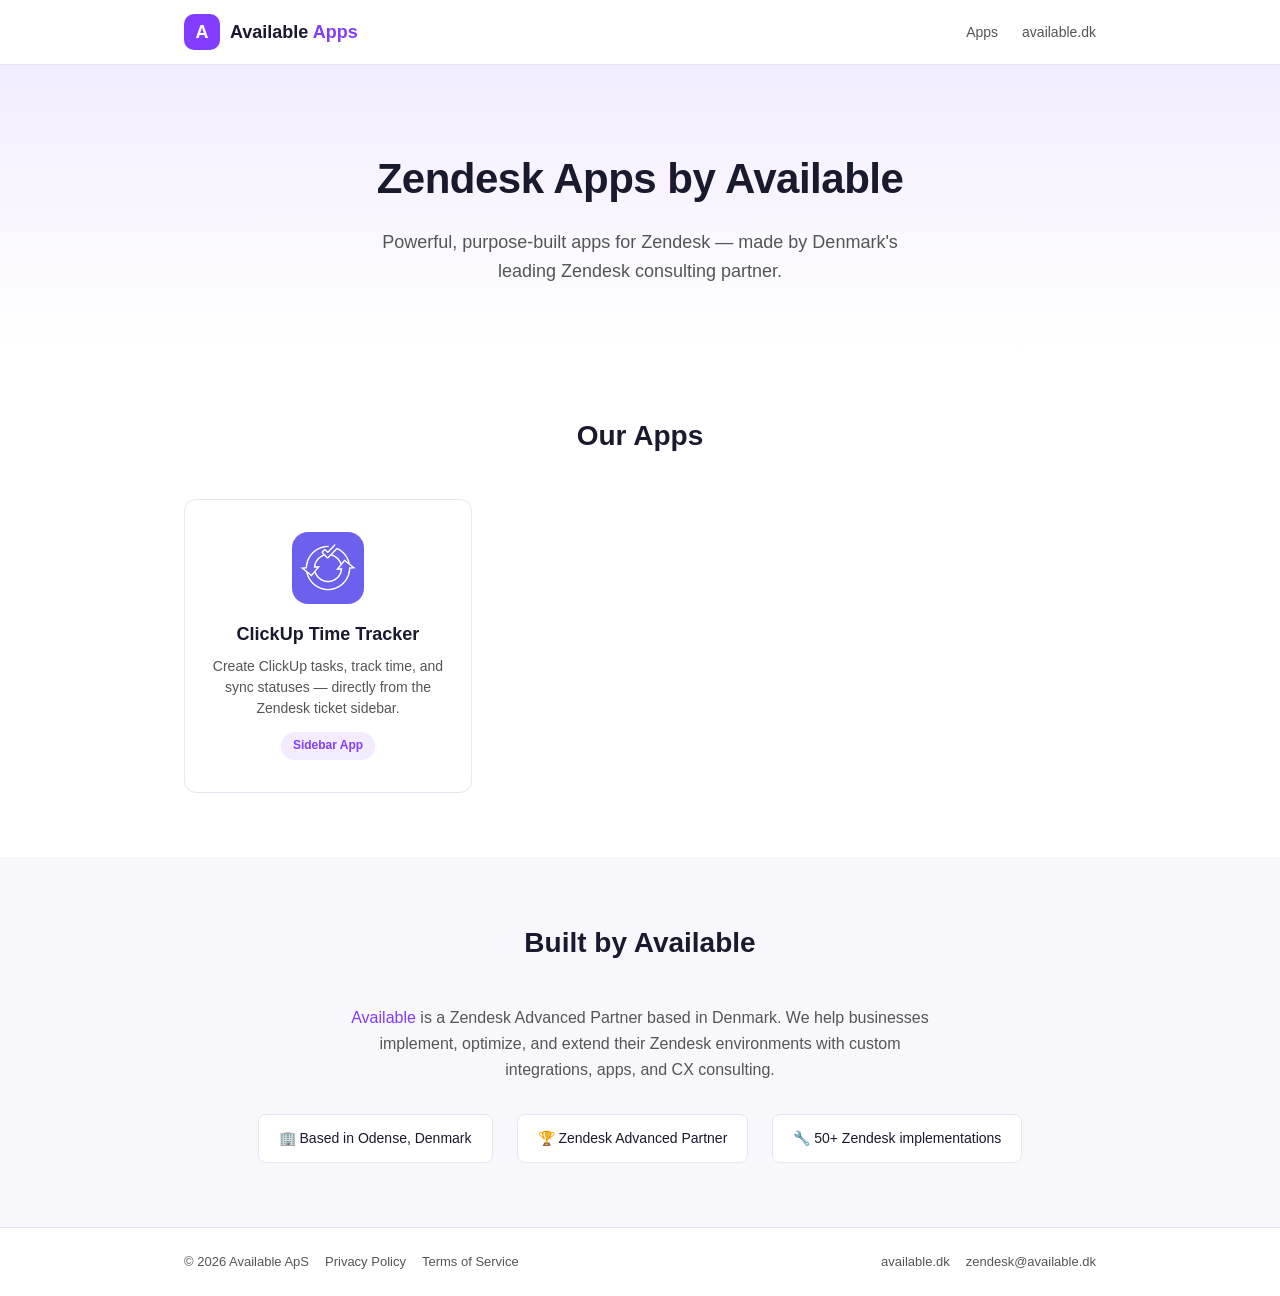
==== index.html @ d6329b06 "feat: initial landing page for Available Apps - Homepage with app grid - ClickUp Time Tracker detail" ====
<!DOCTYPE html>
<html lang="en">
<head>
  <meta charset="UTF-8">
  <meta name="viewport" content="width=device-width, initial-scale=1.0">
  <title>Available Apps — Zendesk Apps by Available</title>
  <meta name="description" content="Powerful Zendesk apps built by Available — Denmark's leading Zendesk consulting partner.">
  <link rel="stylesheet" href="assets/style.css">
  <link rel="icon" href="assets/img/favicon.png" type="image/png">
</head>
<body>

  <!-- Header -->
  <header class="header">
    <div class="container header-inner">
      <a href="/" class="logo">
        <span class="logo-icon">A</span>
        <span class="logo-text">Available <span class="logo-apps">Apps</span></span>
      </a>
      <nav class="nav">
        <a href="#apps">Apps</a>
        <a href="https://available.dk" target="_blank">available.dk</a>
      </nav>
    </div>
  </header>

  <!-- Hero -->
  <section class="hero">
    <div class="container">
      <h1>Zendesk Apps by Available</h1>
      <p class="hero-sub">Powerful, purpose-built apps for Zendesk — made by Denmark's leading Zendesk consulting partner.</p>
    </div>
  </section>

  <!-- Apps Grid -->
  <section id="apps" class="apps-section">
    <div class="container">
      <h2 class="section-title">Our Apps</h2>
      <div class="apps-grid">

        <a href="apps/clickup-time-tracker/" class="app-card">
          <div class="app-icon">
            <img src="apps/clickup-time-tracker/icon.png" alt="ClickUp Time Tracker">
          </div>
          <h3>ClickUp Time Tracker</h3>
          <p>Create ClickUp tasks, track time, and sync statuses — directly from the Zendesk ticket sidebar.</p>
          <span class="app-badge">Sidebar App</span>
        </a>

        <!-- Add more app cards here as they launch -->
        <!--
        <a href="apps/sms-by-available/" class="app-card">
          <div class="app-icon">
            <img src="apps/sms-by-available/icon.png" alt="SMS by Available">
          </div>
          <h3>SMS by Available</h3>
          <p>Send and receive SMS messages directly from Zendesk tickets.</p>
          <span class="app-badge">Sidebar App</span>
        </a>
        -->

      </div>
    </div>
  </section>

  <!-- Trust / About -->
  <section class="about-section">
    <div class="container">
      <h2 class="section-title">Built by Available</h2>
      <p class="about-text">
        <a href="https://available.dk" target="_blank">Available</a> is a Zendesk Advanced Partner based in Denmark. 
        We help businesses implement, optimize, and extend their Zendesk environments with custom integrations, apps, and CX consulting.
      </p>
      <div class="trust-badges">
        <div class="trust-badge">🏢 Based in Odense, Denmark</div>
        <div class="trust-badge">🏆 Zendesk Advanced Partner</div>
        <div class="trust-badge">🔧 50+ Zendesk implementations</div>
      </div>
    </div>
  </section>

  <!-- Footer -->
  <footer class="footer">
    <div class="container footer-inner">
      <div class="footer-left">
        <span>&copy; 2026 Available ApS</span>
        <a href="legal/privacy-policy.html">Privacy Policy</a>
        <a href="legal/terms-of-service.html">Terms of Service</a>
      </div>
      <div class="footer-right">
        <a href="https://available.dk" target="_blank">available.dk</a>
        <a href="mailto:zendesk@available.dk">zendesk@available.dk</a>
      </div>
    </div>
  </footer>

</body>
</html>
---- assets/style.css ----
/* ==========================================================================
   Available Apps — Global Styles
   ========================================================================== */

:root {
  --color-primary: #823dff;
  --color-primary-dark: #6a2bd9;
  --color-primary-light: #f3ecff;
  --color-text: #1a1a2e;
  --color-text-secondary: #555;
  --color-bg: #ffffff;
  --color-bg-alt: #f8f7fc;
  --color-border: #e8e5f0;
  --color-white: #ffffff;
  --font: -apple-system, BlinkMacSystemFont, 'Segoe UI', Roboto, Helvetica, Arial, sans-serif;
  --max-width: 960px;
  --radius: 12px;
  --radius-sm: 8px;
}

*, *::before, *::after {
  box-sizing: border-box;
  margin: 0;
  padding: 0;
}

body {
  font-family: var(--font);
  color: var(--color-text);
  background: var(--color-bg);
  line-height: 1.6;
  -webkit-font-smoothing: antialiased;
}

a {
  color: var(--color-primary);
  text-decoration: none;
}
a:hover {
  text-decoration: underline;
}

.container {
  max-width: var(--max-width);
  margin: 0 auto;
  padding: 0 24px;
}

/* ==========================================================================
   Header
   ========================================================================== */

.header {
  border-bottom: 1px solid var(--color-border);
  background: var(--color-white);
  position: sticky;
  top: 0;
  z-index: 100;
}

.header-inner {
  display: flex;
  align-items: center;
  justify-content: space-between;
  height: 64px;
}

.logo {
  display: flex;
  align-items: center;
  gap: 10px;
  text-decoration: none;
  color: var(--color-text);
}

.logo-icon {
  width: 36px;
  height: 36px;
  background: var(--color-primary);
  color: white;
  border-radius: 10px;
  display: flex;
  align-items: center;
  justify-content: center;
  font-weight: 700;
  font-size: 18px;
}

.logo-text {
  font-size: 18px;
  font-weight: 600;
}

.logo-apps {
  color: var(--color-primary);
}

.nav {
  display: flex;
  gap: 24px;
}

.nav a {
  color: var(--color-text-secondary);
  font-size: 14px;
  font-weight: 500;
  text-decoration: none;
}
.nav a:hover {
  color: var(--color-primary);
  text-decoration: none;
}

/* ==========================================================================
   Hero
   ========================================================================== */

.hero {
  padding: 80px 0 64px;
  text-align: center;
  background: linear-gradient(180deg, var(--color-primary-light) 0%, var(--color-bg) 100%);
}

.hero h1 {
  font-size: 42px;
  font-weight: 700;
  letter-spacing: -0.5px;
  margin-bottom: 16px;
  color: var(--color-text);
}

.hero-sub {
  font-size: 18px;
  color: var(--color-text-secondary);
  max-width: 560px;
  margin: 0 auto;
}

/* ==========================================================================
   Apps Grid
   ========================================================================== */

.apps-section {
  padding: 64px 0;
}

.section-title {
  font-size: 28px;
  font-weight: 700;
  text-align: center;
  margin-bottom: 40px;
}

.apps-grid {
  display: grid;
  grid-template-columns: repeat(auto-fill, minmax(280px, 1fr));
  gap: 24px;
}

.app-card {
  display: block;
  padding: 32px 24px;
  border: 1px solid var(--color-border);
  border-radius: var(--radius);
  text-decoration: none;
  color: var(--color-text);
  transition: all 0.2s ease;
  text-align: center;
}
.app-card:hover {
  text-decoration: none;
  border-color: var(--color-primary);
  box-shadow: 0 4px 20px rgba(130, 61, 255, 0.1);
  transform: translateY(-2px);
}

.app-icon {
  width: 72px;
  height: 72px;
  margin: 0 auto 16px;
}
.app-icon img {
  width: 100%;
  height: 100%;
  border-radius: 16px;
}

.app-card h3 {
  font-size: 18px;
  font-weight: 600;
  margin-bottom: 8px;
}

.app-card p {
  font-size: 14px;
  color: var(--color-text-secondary);
  line-height: 1.5;
  margin-bottom: 12px;
}

.app-badge {
  display: inline-block;
  padding: 4px 12px;
  background: var(--color-primary-light);
  color: var(--color-primary);
  font-size: 12px;
  font-weight: 600;
  border-radius: 20px;
}

/* ==========================================================================
   About / Trust
   ========================================================================== */

.about-section {
  padding: 64px 0;
  background: var(--color-bg-alt);
  text-align: center;
}

.about-text {
  font-size: 16px;
  color: var(--color-text-secondary);
  max-width: 600px;
  margin: 0 auto 32px;
}

.trust-badges {
  display: flex;
  justify-content: center;
  gap: 24px;
  flex-wrap: wrap;
}

.trust-badge {
  padding: 12px 20px;
  background: var(--color-white);
  border: 1px solid var(--color-border);
  border-radius: var(--radius-sm);
  font-size: 14px;
  font-weight: 500;
}

/* ==========================================================================
   App Detail Page
   ========================================================================== */

.app-detail-hero {
  padding: 64px 0 48px;
  background: linear-gradient(180deg, var(--color-primary-light) 0%, var(--color-bg) 100%);
}

.app-detail-header {
  display: flex;
  align-items: center;
  gap: 24px;
  margin-bottom: 24px;
}

.app-detail-icon {
  width: 80px;
  height: 80px;
  border-radius: 20px;
  flex-shrink: 0;
}

.app-detail-title h1 {
  font-size: 32px;
  font-weight: 700;
  margin-bottom: 4px;
}

.app-detail-title p {
  font-size: 16px;
  color: var(--color-text-secondary);
}

.app-detail-actions {
  display: flex;
  gap: 12px;
  flex-wrap: wrap;
}

.btn {
  display: inline-flex;
  align-items: center;
  gap: 8px;
  padding: 12px 24px;
  border-radius: var(--radius-sm);
  font-size: 14px;
  font-weight: 600;
  text-decoration: none;
  border: none;
  cursor: pointer;
  transition: all 0.15s ease;
}
.btn:hover {
  text-decoration: none;
}

.btn-primary {
  background: var(--color-primary);
  color: var(--color-white);
}
.btn-primary:hover {
  background: var(--color-primary-dark);
}

.btn-outline {
  background: var(--color-white);
  color: var(--color-text);
  border: 1px solid var(--color-border);
}
.btn-outline:hover {
  border-color: var(--color-primary);
  color: var(--color-primary);
}

/* Features */
.features-section {
  padding: 64px 0;
}

.features-grid {
  display: grid;
  grid-template-columns: repeat(auto-fill, minmax(250px, 1fr));
  gap: 24px;
}

.feature-card {
  padding: 24px;
  border: 1px solid var(--color-border);
  border-radius: var(--radius);
}

.feature-card .feature-icon {
  font-size: 28px;
  margin-bottom: 12px;
}

.feature-card h3 {
  font-size: 16px;
  font-weight: 600;
  margin-bottom: 8px;
}

.feature-card p {
  font-size: 14px;
  color: var(--color-text-secondary);
  line-height: 1.5;
}

/* Screenshots */
.screenshots-section {
  padding: 64px 0;
  background: var(--color-bg-alt);
}

.screenshots-grid {
  display: grid;
  grid-template-columns: repeat(auto-fill, minmax(300px, 1fr));
  gap: 24px;
}

.screenshot {
  border-radius: var(--radius);
  overflow: hidden;
  border: 1px solid var(--color-border);
  background: var(--color-white);
}

.screenshot img {
  width: 100%;
  display: block;
}

.screenshot-caption {
  padding: 12px 16px;
  font-size: 13px;
  color: var(--color-text-secondary);
  text-align: center;
}

/* ==========================================================================
   Legal Pages
   ========================================================================== */

.legal-page {
  padding: 64px 0;
}

.legal-page h1 {
  font-size: 32px;
  font-weight: 700;
  margin-bottom: 8px;
}

.legal-page .legal-updated {
  font-size: 14px;
  color: var(--color-text-secondary);
  margin-bottom: 40px;
}

.legal-page h2 {
  font-size: 20px;
  font-weight: 600;
  margin-top: 32px;
  margin-bottom: 12px;
}

.legal-page p, .legal-page li {
  font-size: 15px;
  color: var(--color-text-secondary);
  line-height: 1.7;
  margin-bottom: 12px;
}

.legal-page ul {
  padding-left: 24px;
  margin-bottom: 16px;
}

/* ==========================================================================
   Footer
   ========================================================================== */

.footer {
  border-top: 1px solid var(--color-border);
  padding: 24px 0;
}

.footer-inner {
  display: flex;
  justify-content: space-between;
  align-items: center;
  flex-wrap: wrap;
  gap: 16px;
}

.footer-left, .footer-right {
  display: flex;
  gap: 16px;
  align-items: center;
  font-size: 13px;
  color: var(--color-text-secondary);
}

.footer-left a, .footer-right a {
  color: var(--color-text-secondary);
}
.footer-left a:hover, .footer-right a:hover {
  color: var(--color-primary);
}

/* ==========================================================================
   Responsive
   ========================================================================== */

@media (max-width: 640px) {
  .hero h1 {
    font-size: 28px;
  }
  .hero-sub {
    font-size: 16px;
  }
  .app-detail-header {
    flex-direction: column;
    text-align: center;
  }
  .app-detail-actions {
    justify-content: center;
  }
  .trust-badges {
    flex-direction: column;
    align-items: center;
  }
  .footer-inner {
    flex-direction: column;
    text-align: center;
  }
}
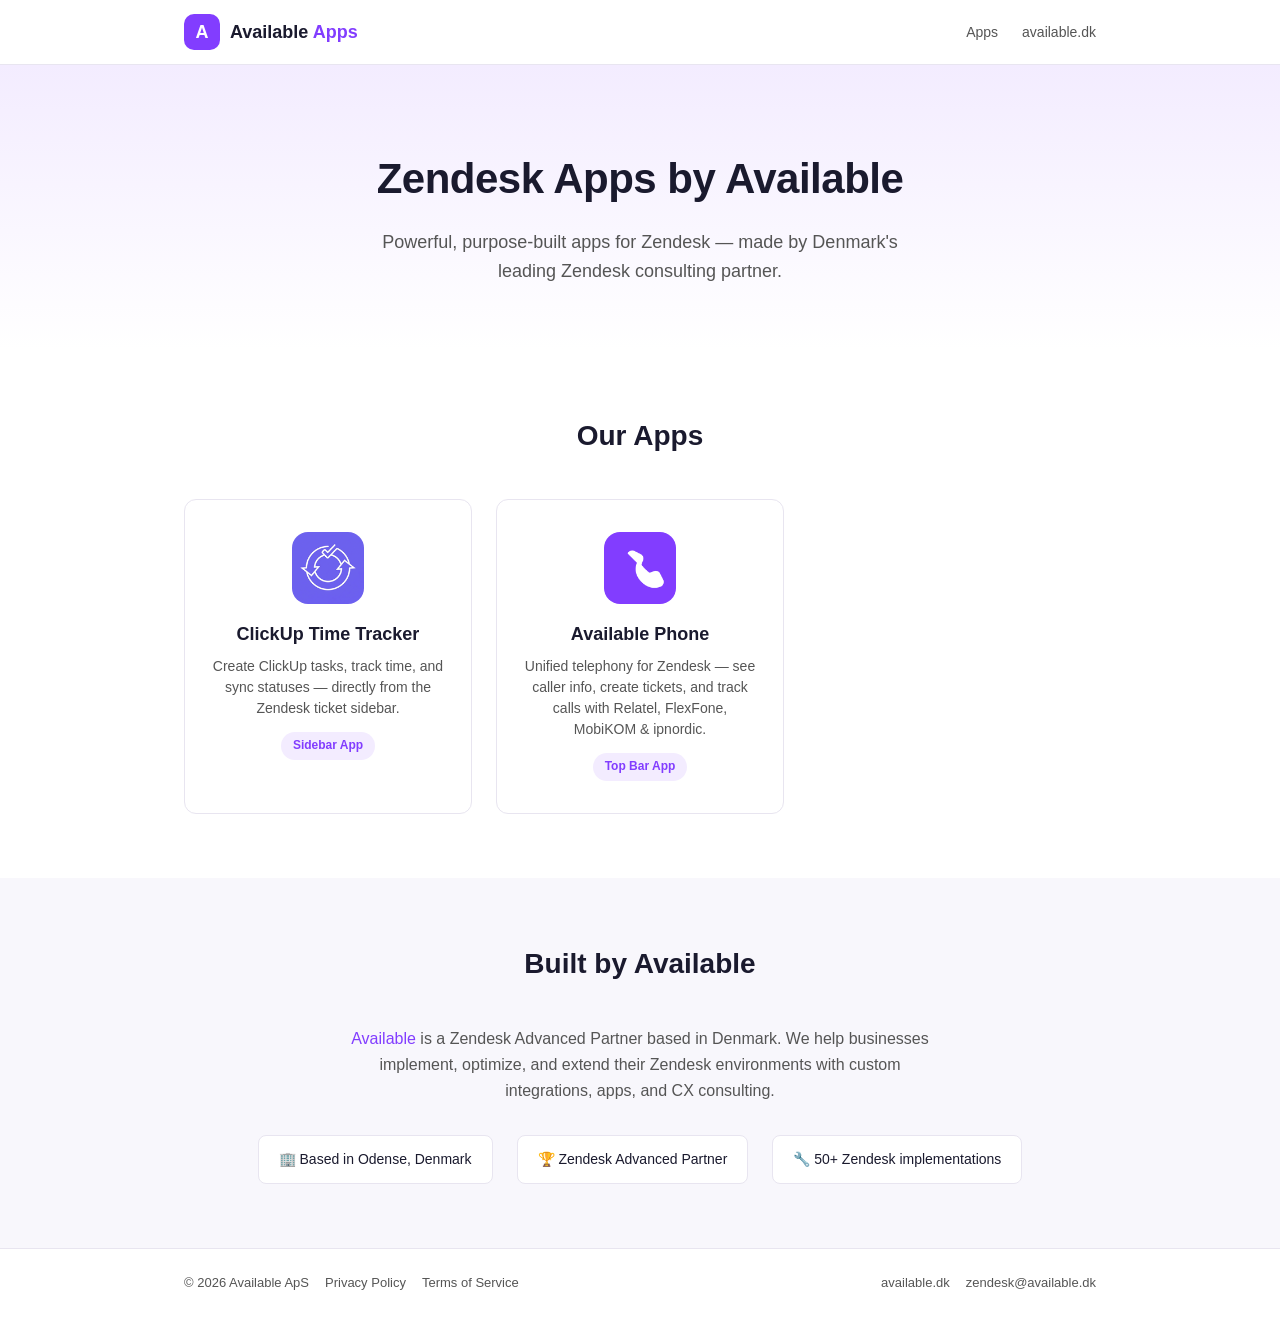
==== commit f056ab43: "feat: add Available Phone app page with placeholder screenshots" ====
--- a/index.html
+++ b/index.html
@@ -47,17 +47,14 @@
           <span class="app-badge">Sidebar App</span>
         </a>
 
-        <!-- Add more app cards here as they launch -->
-        <!--
-        <a href="apps/sms-by-available/" class="app-card">
+        <a href="apps/available-phone/" class="app-card">
           <div class="app-icon">
-            <img src="apps/sms-by-available/icon.png" alt="SMS by Available">
+            <img src="apps/available-phone/icon.png" alt="Available Phone">
           </div>
-          <h3>SMS by Available</h3>
-          <p>Send and receive SMS messages directly from Zendesk tickets.</p>
-          <span class="app-badge">Sidebar App</span>
+          <h3>Available Phone</h3>
+          <p>Unified telephony for Zendesk — see caller info, create tickets, and track calls with Relatel, FlexFone, MobiKOM &amp; ipnordic.</p>
+          <span class="app-badge">Top Bar App</span>
         </a>
-        -->
 
       </div>
     </div>
--- a/assets/style.css
+++ b/assets/style.css
@@ -32,6 +32,11 @@
   -webkit-font-smoothing: antialiased;
 }
 
+img {
+  max-width: 100%;
+  height: auto;
+}
+
 a {
   color: var(--color-primary);
   text-decoration: none;
@@ -242,6 +247,99 @@
 }
 
 /* ==========================================================================
+   Showcase (Text + Screenshot alternating rows)
+   ========================================================================== */
+
+.showcase-section {
+  padding: 80px 0;
+}
+
+.showcase-row {
+  display: flex;
+  align-items: center;
+  gap: 48px;
+  margin-bottom: 80px;
+}
+.showcase-row:last-child {
+  margin-bottom: 0;
+}
+
+.showcase-row-reverse {
+  flex-direction: row-reverse;
+}
+
+.showcase-text {
+  flex: 1;
+  min-width: 0;
+}
+
+.showcase-text h2 {
+  font-size: 26px;
+  font-weight: 700;
+  margin-bottom: 12px;
+}
+
+.showcase-text p {
+  font-size: 15px;
+  color: var(--color-text-secondary);
+  line-height: 1.7;
+  margin-bottom: 16px;
+}
+
+.showcase-list {
+  list-style: none;
+  padding: 0;
+}
+.showcase-list li {
+  font-size: 14px;
+  color: var(--color-text-secondary);
+  padding: 6px 0 6px 24px;
+  position: relative;
+}
+.showcase-list li::before {
+  content: "✓";
+  position: absolute;
+  left: 0;
+  color: var(--color-primary);
+  font-weight: 700;
+}
+
+.showcase-image {
+  flex: 0 0 340px;
+  max-width: 340px;
+}
+.showcase-image img {
+  width: 100%;
+  height: auto;
+  display: block;
+}
+
+@media (max-width: 768px) {
+  .showcase-section {
+    padding: 48px 0;
+  }
+  .showcase-row,
+  .showcase-row-reverse {
+    flex-direction: column;
+    gap: 24px;
+    text-align: center;
+    margin-bottom: 48px;
+  }
+  .showcase-image {
+    flex: none;
+    max-width: 240px;
+    width: 60%;
+    margin: 0 auto;
+  }
+  .showcase-text h2 {
+    font-size: 22px;
+  }
+  .showcase-list li {
+    text-align: left;
+  }
+}
+
+/* ==========================================================================
    App Detail Page
    ========================================================================== */
 
